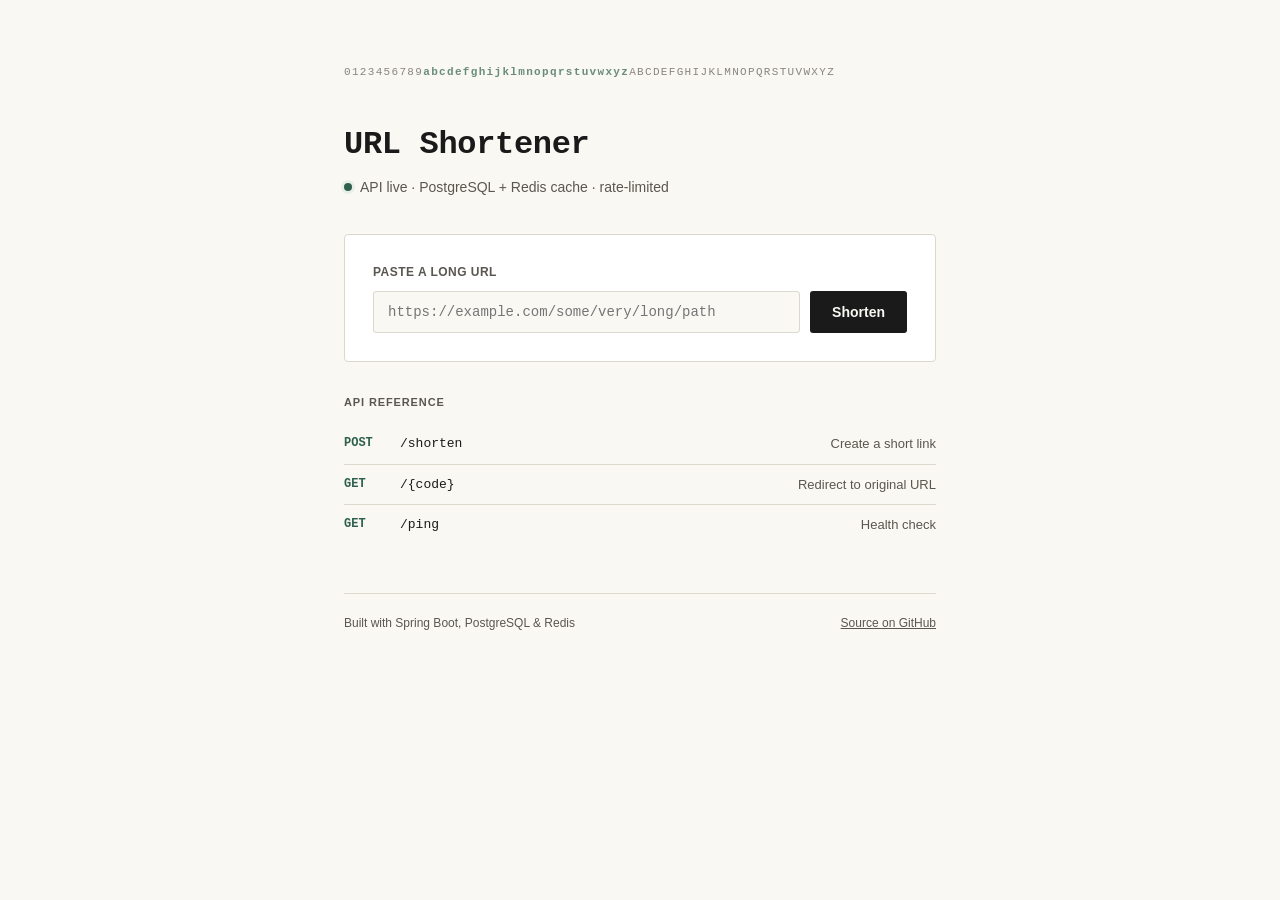
==== src/main/resources/static/index.html @ a8e58a3b "Add styled landing page with live demo" ====
<!DOCTYPE html>
<html lang="en">
<head>
    <meta charset="UTF-8">
    <meta name="viewport" content="width=device-width, initial-scale=1.0">
    <title>URL Shortener — Live API</title>
    <style>
        :root {
          --paper: #FAF8F3;
          --ink: #1A1A1A;
          --ink-soft: #5A5650;
          --accent: #2D5F4C;
          --accent-soft: #E8EFE9;
          --rule: #DDD8CC;
          --mono: 'JetBrains Mono', 'SF Mono', 'Courier New', monospace;
          --sans: 'Inter', -apple-system, 'Segoe UI', sans-serif;
        }

        * { box-sizing: border-box; }

        body {
          margin: 0;
          background: var(--paper);
          color: var(--ink);
          font-family: var(--sans);
          line-height: 1.5;
          -webkit-font-smoothing: antialiased;
        }

        .wrap {
          max-width: 640px;
          margin: 0 auto;
          padding: 64px 24px 80px;
        }

        .alphabet {
          font-family: var(--mono);
          font-size: 11px;
          letter-spacing: 0.12em;
          color: var(--ink-soft);
          word-break: break-all;
          margin-bottom: 40px;
          opacity: 0.7;
        }

        .alphabet span {
          color: var(--accent);
          font-weight: 600;
        }

        h1 {
          font-family: var(--mono);
          font-size: 32px;
          font-weight: 700;
          letter-spacing: -0.01em;
          margin: 0 0 8px;
        }

        .status-line {
          display: flex;
          align-items: center;
          gap: 8px;
          margin-bottom: 36px;
        }

        .dot {
          width: 8px;
          height: 8px;
          border-radius: 50%;
          background: var(--accent);
          box-shadow: 0 0 0 3px var(--accent-soft);
        }

        .status-line p {
          margin: 0;
          color: var(--ink-soft);
          font-size: 14px;
        }

        .card {
          background: white;
          border: 1px solid var(--rule);
          border-radius: 4px;
          padding: 28px;
          margin-bottom: 32px;
        }

        .card label {
          display: block;
          font-size: 12px;
          font-weight: 600;
          letter-spacing: 0.04em;
          text-transform: uppercase;
          color: var(--ink-soft);
          margin-bottom: 10px;
        }

        .input-row {
          display: flex;
          gap: 10px;
        }

        input[type="text"] {
          flex: 1;
          font-family: var(--mono);
          font-size: 14px;
          padding: 12px 14px;
          border: 1px solid var(--rule);
          border-radius: 3px;
          background: var(--paper);
          color: var(--ink);
          outline: none;
          transition: border-color 0.15s ease;
        }

        input[type="text"]:focus {
          border-color: var(--accent);
        }

        button {
          font-family: var(--sans);
          font-size: 14px;
          font-weight: 600;
          padding: 12px 22px;
          background: var(--ink);
          color: var(--paper);
          border: none;
          border-radius: 3px;
          cursor: pointer;
          transition: background 0.15s ease;
          white-space: nowrap;
        }

        button:hover { background: var(--accent); }
        button:disabled { background: var(--rule); cursor: not-allowed; }

        .result {
          margin-top: 18px;
          padding-top: 18px;
          border-top: 1px dashed var(--rule);
          display: none;
        }

        .result.show { display: block; }

        .result-row {
          display: flex;
          align-items: center;
          justify-content: space-between;
          gap: 12px;
          font-family: var(--mono);
          font-size: 14px;
        }

        .result-row a {
          color: var(--accent);
          text-decoration: none;
          word-break: break-all;
        }

        .result-row a:hover { text-decoration: underline; }

        .copy-btn {
          font-size: 12px;
          padding: 6px 12px;
          background: var(--accent-soft);
          color: var(--accent);
          flex-shrink: 0;
        }

        .copy-btn:hover { background: var(--accent); color: white; }

        .error-msg {
          color: #A33A3A;
          font-size: 13px;
          margin-top: 8px;
          display: none;
        }

        .error-msg.show { display: block; }

        .endpoints {
          font-size: 13px;
          color: var(--ink-soft);
        }

        .endpoints .eyebrow {
          font-size: 11px;
          font-weight: 600;
          letter-spacing: 0.08em;
          text-transform: uppercase;
          color: var(--ink-soft);
          margin-bottom: 14px;
        }

        .endpoint-row {
          display: flex;
          gap: 12px;
          padding: 10px 0;
          border-bottom: 1px solid var(--rule);
        }

        .endpoint-row:last-child { border-bottom: none; }

        .method {
          font-family: var(--mono);
          font-size: 12px;
          font-weight: 700;
          color: var(--accent);
          width: 44px;
          flex-shrink: 0;
        }

        .endpoint-path {
          font-family: var(--mono);
          font-size: 13px;
          color: var(--ink);
        }

        .endpoint-desc {
          color: var(--ink-soft);
          margin-left: auto;
          text-align: right;
        }

        footer {
          margin-top: 48px;
          padding-top: 20px;
          border-top: 1px solid var(--rule);
          font-size: 12px;
          color: var(--ink-soft);
          display: flex;
          justify-content: space-between;
        }

        footer a { color: var(--ink-soft); text-decoration: underline; }

        @media (max-width: 480px) {
          .wrap { padding: 40px 18px 60px; }
          h1 { font-size: 26px; }
          .input-row { flex-direction: column; }
          .endpoint-desc { display: none; }
        }
    </style>
</head>
<body>
<div class="wrap">

    <div class="alphabet">0123456789<span>abcdefghijklmnopqrstuvwxyz</span>ABCDEFGHIJKLMNOPQRSTUVWXYZ</div>

    <h1>URL Shortener</h1>
    <div class="status-line">
        <span class="dot"></span>
        <p>API live · PostgreSQL + Redis cache · rate-limited</p>
    </div>

    <div class="card">
        <label for="longUrl">Paste a long URL</label>
        <div class="input-row">
            <input type="text" id="longUrl" placeholder="https://example.com/some/very/long/path" />
            <button id="shortenBtn" onclick="shortenUrl()">Shorten</button>
        </div>
        <p class="error-msg" id="errorMsg">Something went wrong. Try again in a moment.</p>
        <div class="result" id="result">
            <div class="result-row">
                <a id="shortLink" href="#" target="_blank" rel="noopener"></a>
                <button class="copy-btn" onclick="copyLink()">Copy</button>
            </div>
        </div>
    </div>

    <div class="endpoints">
        <p class="eyebrow">API Reference</p>
        <div class="endpoint-row">
            <span class="method">POST</span>
            <span class="endpoint-path">/shorten</span>
            <span class="endpoint-desc">Create a short link</span>
        </div>
        <div class="endpoint-row">
            <span class="method">GET</span>
            <span class="endpoint-path">/{code}</span>
            <span class="endpoint-desc">Redirect to original URL</span>
        </div>
        <div class="endpoint-row">
            <span class="method">GET</span>
            <span class="endpoint-path">/ping</span>
            <span class="endpoint-desc">Health check</span>
        </div>
    </div>

    <footer>
        <span>Built with Spring Boot, PostgreSQL &amp; Redis</span>
        <a href="https://github.com/MADHURI-HS/url-shortener" target="_blank" rel="noopener">Source on GitHub</a>
    </footer>

</div>

<script>
    async function shortenUrl() {
      const input = document.getElementById('longUrl');
      const btn = document.getElementById('shortenBtn');
      const result = document.getElementById('result');
      const errorMsg = document.getElementById('errorMsg');
      const shortLink = document.getElementById('shortLink');

      const longUrl = input.value.trim();
      result.classList.remove('show');
      errorMsg.classList.remove('show');

      if (!longUrl) {
        errorMsg.textContent = 'Paste a URL first.';
        errorMsg.classList.add('show');
        return;
      }

      btn.disabled = true;
      btn.textContent = 'Shortening…';

      try {
        const res = await fetch('/shorten', {
          method: 'POST',
          headers: { 'Content-Type': 'application/json' },
          body: JSON.stringify({ longUrl })
        });

        if (!res.ok) throw new Error('Request failed');

        const data = await res.json();
        shortLink.textContent = data.shortUrl;
        shortLink.href = data.shortUrl;
        result.classList.add('show');
      } catch (err) {
        errorMsg.textContent = 'Could not shorten that URL. Check it\'s valid and try again.';
        errorMsg.classList.add('show');
      } finally {
        btn.disabled = false;
        btn.textContent = 'Shorten';
      }
    }

    function copyLink() {
      const link = document.getElementById('shortLink').textContent;
      navigator.clipboard.writeText(link);
      const btn = document.querySelector('.copy-btn');
      const original = btn.textContent;
      btn.textContent = 'Copied';
      setTimeout(() => { btn.textContent = original; }, 1500);
    }

    document.getElementById('longUrl').addEventListener('keypress', (e) => {
      if (e.key === 'Enter') shortenUrl();
    });
</script>
</body>
</html>
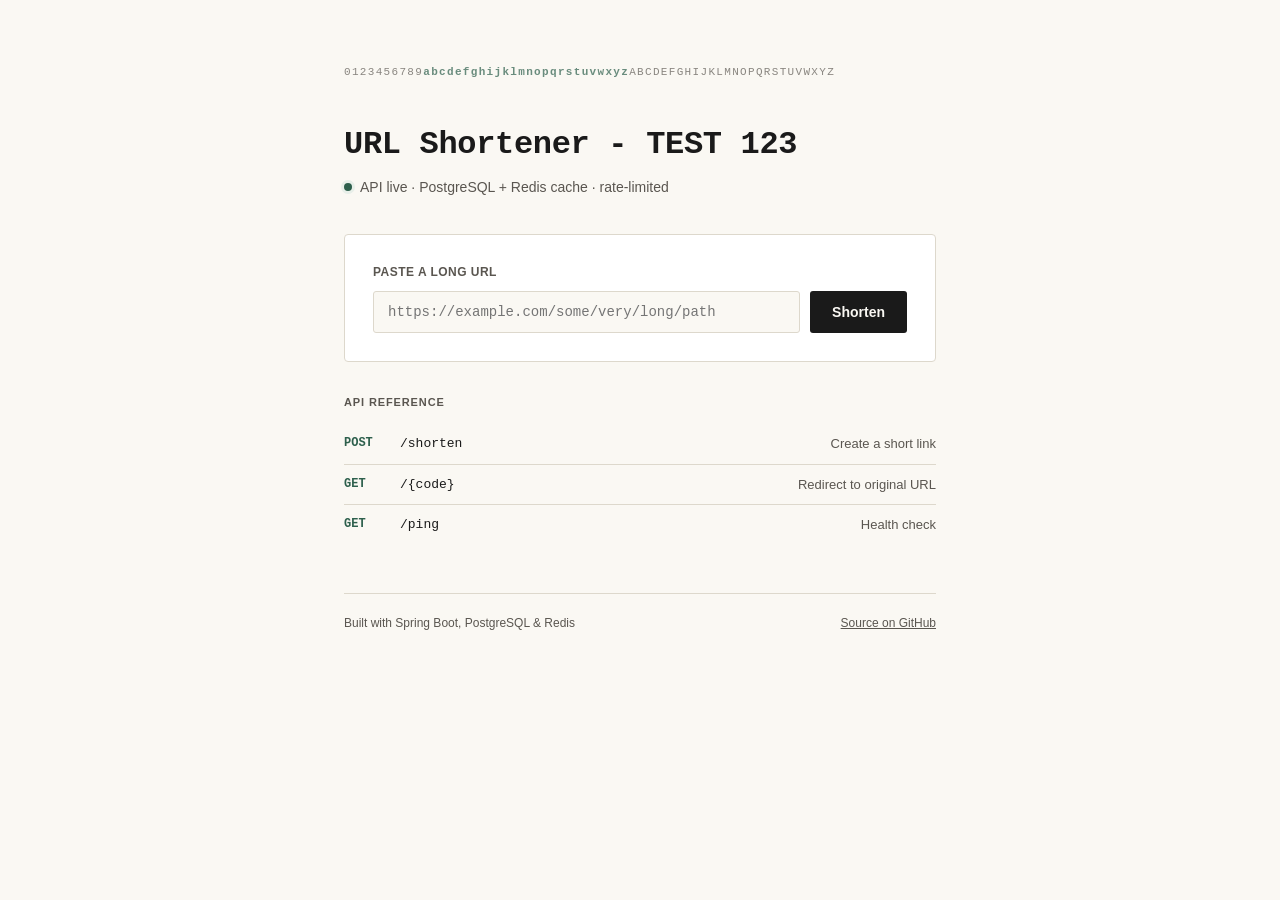
==== commit 17a3f5d0: "Test index deployment" ====
--- a/src/main/resources/static/index.html
+++ b/src/main/resources/static/index.html
@@ -248,7 +248,7 @@
 
     <div class="alphabet">0123456789<span>abcdefghijklmnopqrstuvwxyz</span>ABCDEFGHIJKLMNOPQRSTUVWXYZ</div>
 
-    <h1>URL Shortener</h1>
+    <h1>URL Shortener - TEST 123</h1>
     <div class="status-line">
         <span class="dot"></span>
         <p>API live · PostgreSQL + Redis cache · rate-limited</p>
@@ -317,7 +317,7 @@
       btn.textContent = 'Shortening…';
 
       try {
-        const res = await fetch('/shorten', {
+        const res = await fetch('/api/shorten', {
           method: 'POST',
           headers: { 'Content-Type': 'application/json' },
           body: JSON.stringify({ longUrl })
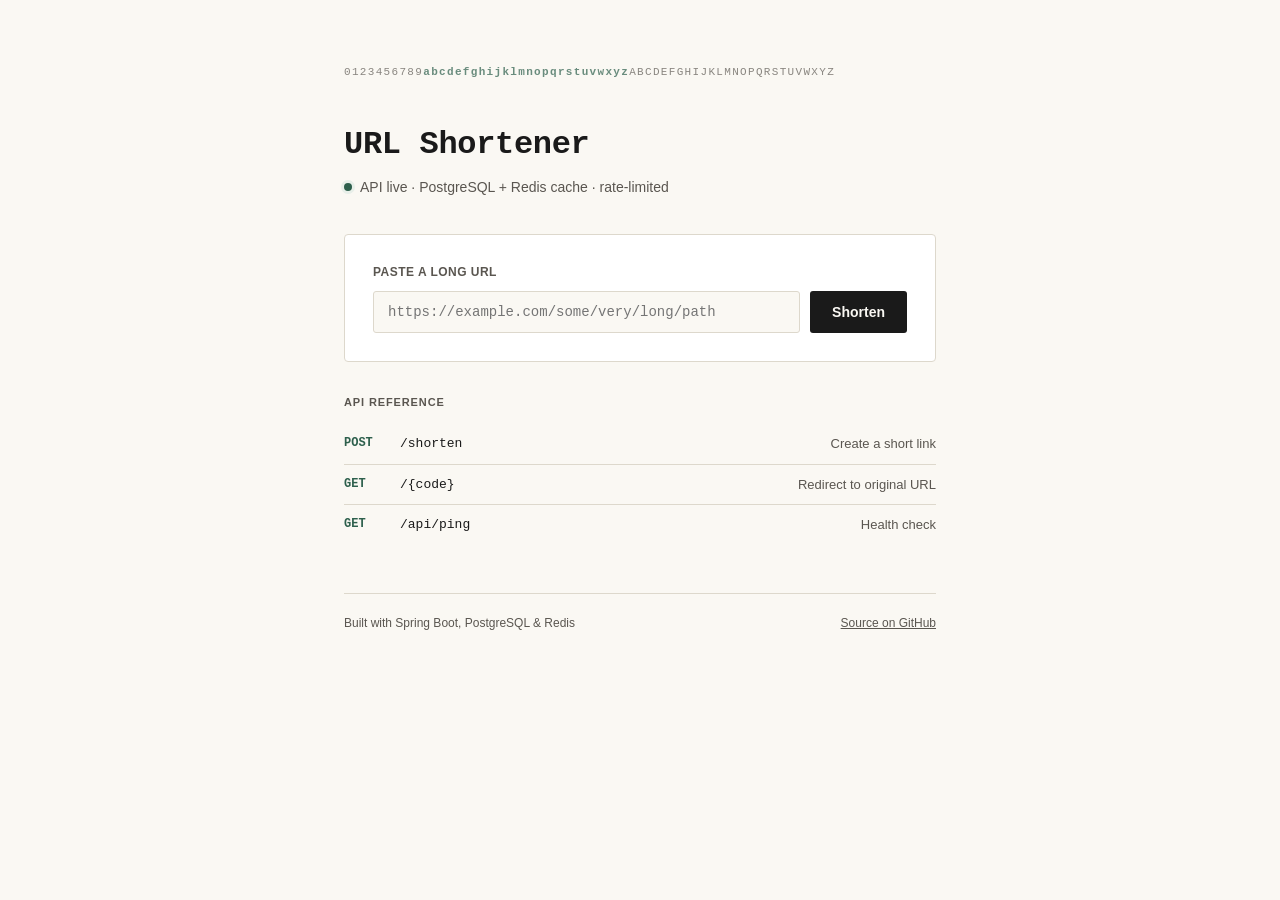
==== commit 96d8109c: "api/ping" ====
--- a/src/main/resources/static/index.html
+++ b/src/main/resources/static/index.html
@@ -248,7 +248,7 @@
 
     <div class="alphabet">0123456789<span>abcdefghijklmnopqrstuvwxyz</span>ABCDEFGHIJKLMNOPQRSTUVWXYZ</div>
 
-    <h1>URL Shortener - TEST 123</h1>
+    <h1>URL Shortener</h1>
     <div class="status-line">
         <span class="dot"></span>
         <p>API live · PostgreSQL + Redis cache · rate-limited</p>
@@ -283,7 +283,7 @@
         </div>
         <div class="endpoint-row">
             <span class="method">GET</span>
-            <span class="endpoint-path">/ping</span>
+            <span class="endpoint-path">/api/ping</span>
             <span class="endpoint-desc">Health check</span>
         </div>
     </div>
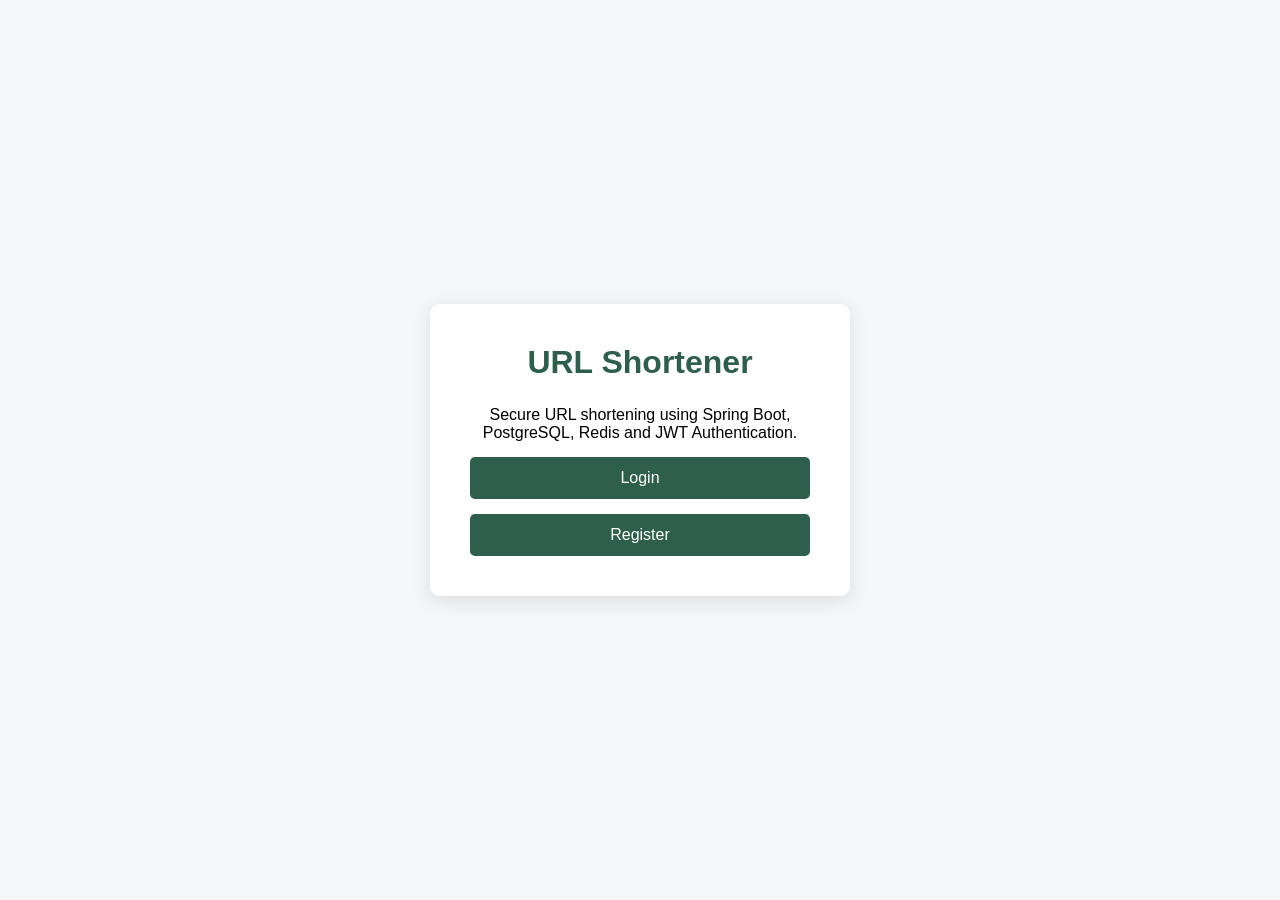
==== commit 422afe64: "Complete URL management with JWT authentication" ====
--- a/src/main/resources/static/index.html
+++ b/src/main/resources/static/index.html
@@ -3,353 +3,31 @@
 <head>
     <meta charset="UTF-8">
     <meta name="viewport" content="width=device-width, initial-scale=1.0">
-    <title>URL Shortener — Live API</title>
-    <style>
-        :root {
-          --paper: #FAF8F3;
-          --ink: #1A1A1A;
-          --ink-soft: #5A5650;
-          --accent: #2D5F4C;
-          --accent-soft: #E8EFE9;
-          --rule: #DDD8CC;
-          --mono: 'JetBrains Mono', 'SF Mono', 'Courier New', monospace;
-          --sans: 'Inter', -apple-system, 'Segoe UI', sans-serif;
-        }
-
-        * { box-sizing: border-box; }
-
-        body {
-          margin: 0;
-          background: var(--paper);
-          color: var(--ink);
-          font-family: var(--sans);
-          line-height: 1.5;
-          -webkit-font-smoothing: antialiased;
-        }
-
-        .wrap {
-          max-width: 640px;
-          margin: 0 auto;
-          padding: 64px 24px 80px;
-        }
-
-        .alphabet {
-          font-family: var(--mono);
-          font-size: 11px;
-          letter-spacing: 0.12em;
-          color: var(--ink-soft);
-          word-break: break-all;
-          margin-bottom: 40px;
-          opacity: 0.7;
-        }
-
-        .alphabet span {
-          color: var(--accent);
-          font-weight: 600;
-        }
-
-        h1 {
-          font-family: var(--mono);
-          font-size: 32px;
-          font-weight: 700;
-          letter-spacing: -0.01em;
-          margin: 0 0 8px;
-        }
-
-        .status-line {
-          display: flex;
-          align-items: center;
-          gap: 8px;
-          margin-bottom: 36px;
-        }
-
-        .dot {
-          width: 8px;
-          height: 8px;
-          border-radius: 50%;
-          background: var(--accent);
-          box-shadow: 0 0 0 3px var(--accent-soft);
-        }
-
-        .status-line p {
-          margin: 0;
-          color: var(--ink-soft);
-          font-size: 14px;
-        }
-
-        .card {
-          background: white;
-          border: 1px solid var(--rule);
-          border-radius: 4px;
-          padding: 28px;
-          margin-bottom: 32px;
-        }
-
-        .card label {
-          display: block;
-          font-size: 12px;
-          font-weight: 600;
-          letter-spacing: 0.04em;
-          text-transform: uppercase;
-          color: var(--ink-soft);
-          margin-bottom: 10px;
-        }
-
-        .input-row {
-          display: flex;
-          gap: 10px;
-        }
-
-        input[type="text"] {
-          flex: 1;
-          font-family: var(--mono);
-          font-size: 14px;
-          padding: 12px 14px;
-          border: 1px solid var(--rule);
-          border-radius: 3px;
-          background: var(--paper);
-          color: var(--ink);
-          outline: none;
-          transition: border-color 0.15s ease;
-        }
-
-        input[type="text"]:focus {
-          border-color: var(--accent);
-        }
-
-        button {
-          font-family: var(--sans);
-          font-size: 14px;
-          font-weight: 600;
-          padding: 12px 22px;
-          background: var(--ink);
-          color: var(--paper);
-          border: none;
-          border-radius: 3px;
-          cursor: pointer;
-          transition: background 0.15s ease;
-          white-space: nowrap;
-        }
-
-        button:hover { background: var(--accent); }
-        button:disabled { background: var(--rule); cursor: not-allowed; }
-
-        .result {
-          margin-top: 18px;
-          padding-top: 18px;
-          border-top: 1px dashed var(--rule);
-          display: none;
-        }
-
-        .result.show { display: block; }
-
-        .result-row {
-          display: flex;
-          align-items: center;
-          justify-content: space-between;
-          gap: 12px;
-          font-family: var(--mono);
-          font-size: 14px;
-        }
-
-        .result-row a {
-          color: var(--accent);
-          text-decoration: none;
-          word-break: break-all;
-        }
-
-        .result-row a:hover { text-decoration: underline; }
-
-        .copy-btn {
-          font-size: 12px;
-          padding: 6px 12px;
-          background: var(--accent-soft);
-          color: var(--accent);
-          flex-shrink: 0;
-        }
-
-        .copy-btn:hover { background: var(--accent); color: white; }
-
-        .error-msg {
-          color: #A33A3A;
-          font-size: 13px;
-          margin-top: 8px;
-          display: none;
-        }
-
-        .error-msg.show { display: block; }
-
-        .endpoints {
-          font-size: 13px;
-          color: var(--ink-soft);
-        }
-
-        .endpoints .eyebrow {
-          font-size: 11px;
-          font-weight: 600;
-          letter-spacing: 0.08em;
-          text-transform: uppercase;
-          color: var(--ink-soft);
-          margin-bottom: 14px;
-        }
-
-        .endpoint-row {
-          display: flex;
-          gap: 12px;
-          padding: 10px 0;
-          border-bottom: 1px solid var(--rule);
-        }
-
-        .endpoint-row:last-child { border-bottom: none; }
-
-        .method {
-          font-family: var(--mono);
-          font-size: 12px;
-          font-weight: 700;
-          color: var(--accent);
-          width: 44px;
-          flex-shrink: 0;
-        }
-
-        .endpoint-path {
-          font-family: var(--mono);
-          font-size: 13px;
-          color: var(--ink);
-        }
-
-        .endpoint-desc {
-          color: var(--ink-soft);
-          margin-left: auto;
-          text-align: right;
-        }
-
-        footer {
-          margin-top: 48px;
-          padding-top: 20px;
-          border-top: 1px solid var(--rule);
-          font-size: 12px;
-          color: var(--ink-soft);
-          display: flex;
-          justify-content: space-between;
-        }
-
-        footer a { color: var(--ink-soft); text-decoration: underline; }
-
-        @media (max-width: 480px) {
-          .wrap { padding: 40px 18px 60px; }
-          h1 { font-size: 26px; }
-          .input-row { flex-direction: column; }
-          .endpoint-desc { display: none; }
-        }
-    </style>
+    <title>URL Shortener</title>
+    <link rel="stylesheet" href="css/style.css">
 </head>
 <body>
-<div class="wrap">
 
-    <div class="alphabet">0123456789<span>abcdefghijklmnopqrstuvwxyz</span>ABCDEFGHIJKLMNOPQRSTUVWXYZ</div>
+<div class="container">
 
     <h1>URL Shortener</h1>
-    <div class="status-line">
-        <span class="dot"></span>
-        <p>API live · PostgreSQL + Redis cache · rate-limited</p>
+
+    <p>
+        Secure URL shortening using Spring Boot,
+        PostgreSQL, Redis and JWT Authentication.
+    </p>
+
+    <div class="buttons">
+        <a href="login.html">
+            <button>Login</button>
+        </a>
+
+        <a href="register.html">
+            <button>Register</button>
+        </a>
     </div>
-
-    <div class="card">
-        <label for="longUrl">Paste a long URL</label>
-        <div class="input-row">
-            <input type="text" id="longUrl" placeholder="https://example.com/some/very/long/path" />
-            <button id="shortenBtn" onclick="shortenUrl()">Shorten</button>
-        </div>
-        <p class="error-msg" id="errorMsg">Something went wrong. Try again in a moment.</p>
-        <div class="result" id="result">
-            <div class="result-row">
-                <a id="shortLink" href="#" target="_blank" rel="noopener"></a>
-                <button class="copy-btn" onclick="copyLink()">Copy</button>
-            </div>
-        </div>
-    </div>
-
-    <div class="endpoints">
-        <p class="eyebrow">API Reference</p>
-        <div class="endpoint-row">
-            <span class="method">POST</span>
-            <span class="endpoint-path">/shorten</span>
-            <span class="endpoint-desc">Create a short link</span>
-        </div>
-        <div class="endpoint-row">
-            <span class="method">GET</span>
-            <span class="endpoint-path">/{code}</span>
-            <span class="endpoint-desc">Redirect to original URL</span>
-        </div>
-        <div class="endpoint-row">
-            <span class="method">GET</span>
-            <span class="endpoint-path">/api/ping</span>
-            <span class="endpoint-desc">Health check</span>
-        </div>
-    </div>
-
-    <footer>
-        <span>Built with Spring Boot, PostgreSQL &amp; Redis</span>
-        <a href="https://github.com/MADHURI-HS/url-shortener" target="_blank" rel="noopener">Source on GitHub</a>
-    </footer>
 
 </div>
 
-<script>
-    async function shortenUrl() {
-      const input = document.getElementById('longUrl');
-      const btn = document.getElementById('shortenBtn');
-      const result = document.getElementById('result');
-      const errorMsg = document.getElementById('errorMsg');
-      const shortLink = document.getElementById('shortLink');
-
-      const longUrl = input.value.trim();
-      result.classList.remove('show');
-      errorMsg.classList.remove('show');
-
-      if (!longUrl) {
-        errorMsg.textContent = 'Paste a URL first.';
-        errorMsg.classList.add('show');
-        return;
-      }
-
-      btn.disabled = true;
-      btn.textContent = 'Shortening…';
-
-      try {
-        const res = await fetch('/api/shorten', {
-          method: 'POST',
-          headers: { 'Content-Type': 'application/json' },
-          body: JSON.stringify({ longUrl })
-        });
-
-        if (!res.ok) throw new Error('Request failed');
-
-        const data = await res.json();
-        shortLink.textContent = data.shortUrl;
-        shortLink.href = data.shortUrl;
-        result.classList.add('show');
-      } catch (err) {
-        errorMsg.textContent = 'Could not shorten that URL. Check it\'s valid and try again.';
-        errorMsg.classList.add('show');
-      } finally {
-        btn.disabled = false;
-        btn.textContent = 'Shorten';
-      }
-    }
-
-    function copyLink() {
-      const link = document.getElementById('shortLink').textContent;
-      navigator.clipboard.writeText(link);
-      const btn = document.querySelector('.copy-btn');
-      const original = btn.textContent;
-      btn.textContent = 'Copied';
-      setTimeout(() => { btn.textContent = original; }, 1500);
-    }
-
-    document.getElementById('longUrl').addEventListener('keypress', (e) => {
-      if (e.key === 'Enter') shortenUrl();
-    });
-</script>
 </body>
 </html>
--- a/src/main/resources/static/css/style.css
+++ b/src/main/resources/static/css/style.css
@@ -0,0 +1,69 @@
+*{
+    margin:0;
+    padding:0;
+    box-sizing:border-box;
+    font-family:Arial,sans-serif;
+}
+
+body{
+    background:#f4f6f8;
+    display:flex;
+    justify-content:center;
+    align-items:center;
+    height:100vh;
+}
+
+.container{
+    width:420px;
+    background:white;
+    padding:40px;
+    border-radius:10px;
+    box-shadow:0 5px 20px rgba(0,0,0,.1);
+}
+
+h1{
+    text-align:center;
+    margin-bottom:25px;
+    color:#2d5f4c;
+}
+
+input{
+    width:100%;
+    padding:12px;
+    margin:10px 0;
+    border:1px solid #ccc;
+    border-radius:5px;
+    font-size:15px;
+}
+
+button{
+    width:100%;
+    padding:12px;
+    margin-top:15px;
+    border:none;
+    border-radius:5px;
+    background:#2d5f4c;
+    color:white;
+    font-size:16px;
+    cursor:pointer;
+}
+
+button:hover{
+    background:#21483a;
+}
+
+#message{
+    margin:15px 0;
+    font-weight:bold;
+    text-align:center;
+}
+
+a{
+    text-decoration:none;
+    color:#2d5f4c;
+}
+
+p{
+    margin-top:20px;
+    text-align:center;
+}
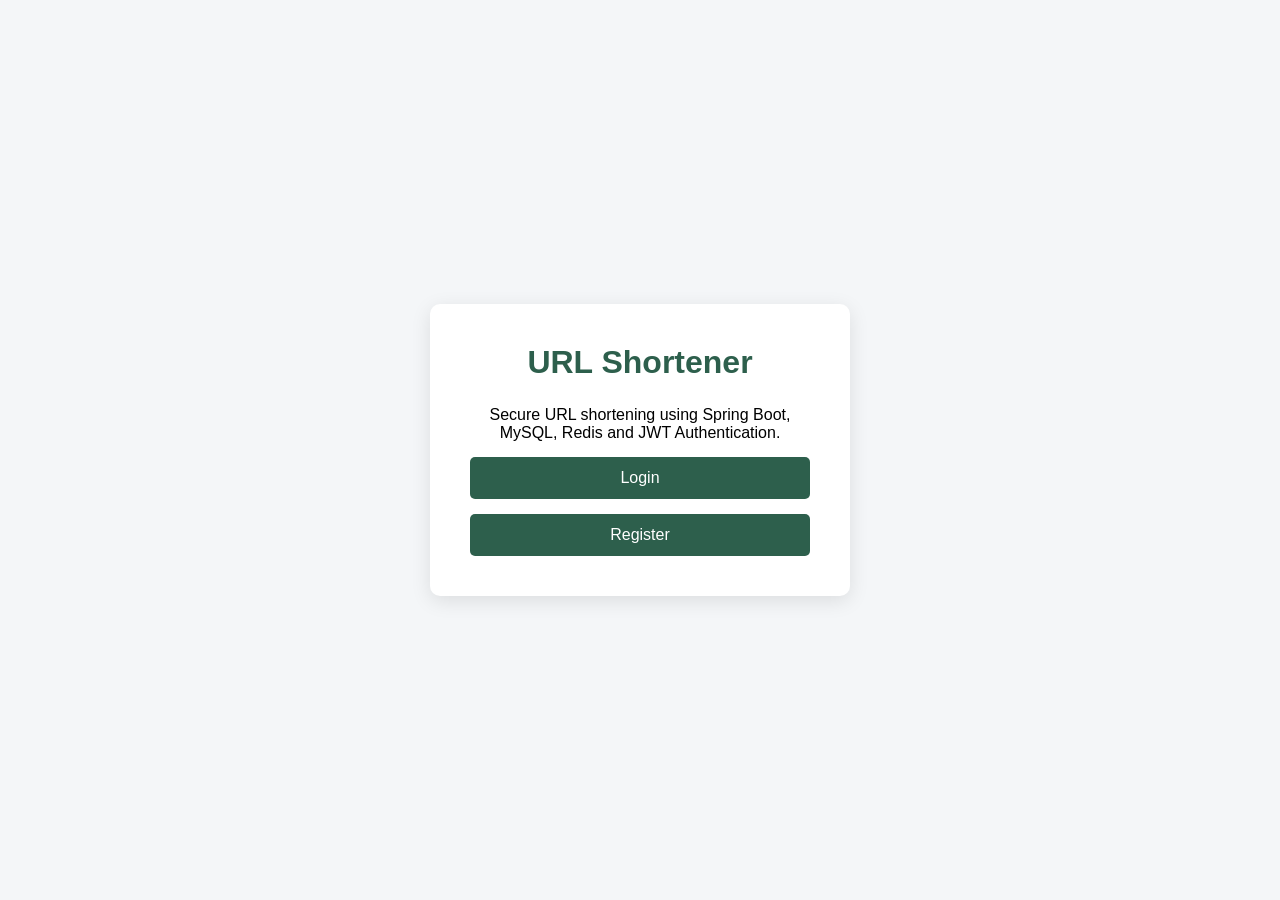
==== commit 6d960495: "Switch to MySQL, fix cache eviction and auth bugs, add JUnit/Mockito tests" ====
--- a/src/main/resources/static/index.html
+++ b/src/main/resources/static/index.html
@@ -14,7 +14,7 @@
 
     <p>
         Secure URL shortening using Spring Boot,
-        PostgreSQL, Redis and JWT Authentication.
+        MySQL, Redis and JWT Authentication.
     </p>
 
     <div class="buttons">
